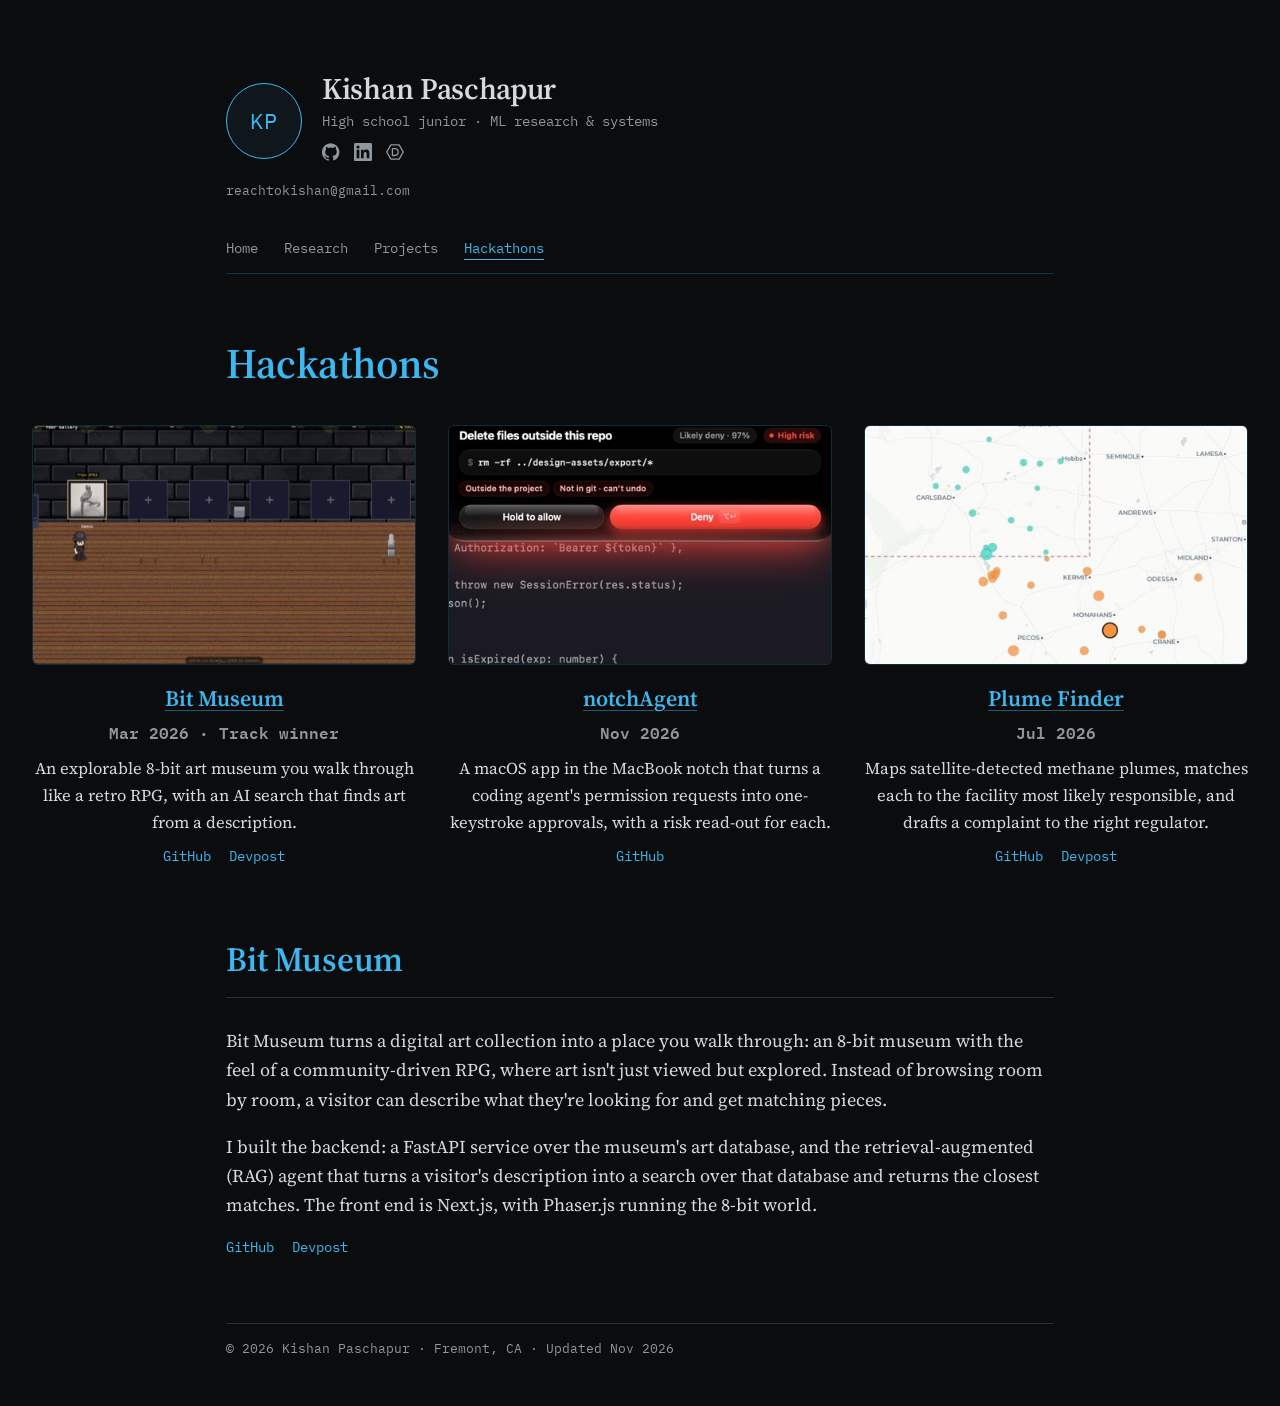
==== hackathons/index.html @ 773be161 "Projects: fuller technical write-ups, no skill tags; wider hackathon cards" ====
<!doctype html>
<html lang="en">
<head>
  <meta charset="utf-8">
  <meta name="viewport" content="width=device-width, initial-scale=1">
  <title>Hackathons · Kishan Paschapur</title>
  <meta name="description" content="Hackathon projects by Kishan Paschapur, including a track win at VikingHacks 2026.">
  <meta name="author" content="Kishan Paschapur">
  <link rel="canonical" href="https://kishan-no1.github.io/hackathons/">
  <meta property="og:type" content="website">
  <meta property="og:title" content="Hackathons · Kishan Paschapur">
  <meta property="og:description" content="Hackathon projects by Kishan Paschapur, including a track win at VikingHacks 2026.">
  <meta property="og:url" content="https://kishan-no1.github.io/hackathons/">
  <meta name="twitter:card" content="summary">
  <link rel="icon" href="/assets/favicon.svg?v=2" type="image/svg+xml">
  <link rel="preconnect" href="https://fonts.googleapis.com">
  <link rel="preconnect" href="https://fonts.gstatic.com" crossorigin>
  <link rel="stylesheet" href="https://fonts.googleapis.com/css2?family=IBM+Plex+Mono:wght@400;500&family=Source+Serif+4:ital,opsz,wght@0,8..60,400;0,8..60,600;1,8..60,400&display=swap">
  <link rel="stylesheet" href="/assets/style.css?v=6">
</head>
<body>
  <div class="wrap">
    <header class="site-header">
      <div class="avatar" aria-hidden="true">KP</div>
      <div>
        <p class="site-name"><a href="/">Kishan Paschapur</a></p>
        <p class="tagline">High school junior · ML research &amp; systems</p>
        <ul class="social">
          <li><a href="https://github.com/Kishan-No1" aria-label="GitHub"><svg viewBox="0 0 24 24" aria-hidden="true" fill="currentColor"><path d="M12 .3a12 12 0 0 0-3.8 23.4c.6.1.8-.3.8-.6v-2c-3.3.7-4-1.6-4-1.6-.6-1.4-1.4-1.8-1.4-1.8-1-.7.1-.7.1-.7 1.2.1 1.8 1.2 1.8 1.2 1 1.8 2.8 1.3 3.5 1 .1-.8.4-1.3.8-1.6-2.7-.3-5.5-1.3-5.5-5.9 0-1.3.5-2.4 1.2-3.2-.1-.3-.5-1.5.1-3.2 0 0 1-.3 3.3 1.2a11.5 11.5 0 0 1 6 0C17.3 4.7 18.3 5 18.3 5c.6 1.7.2 2.9.1 3.2.8.8 1.2 1.9 1.2 3.2 0 4.6-2.8 5.6-5.5 5.9.4.4.8 1.1.8 2.2v3.3c0 .3.2.7.8.6A12 12 0 0 0 12 .3"/></svg></a></li>
          <li><a href="https://www.linkedin.com/in/kishan-paschapur-aa259b3a6/" aria-label="LinkedIn"><svg viewBox="0 0 24 24" aria-hidden="true" fill="currentColor"><path d="M20.45 20.45h-3.56v-5.57c0-1.33-.02-3.04-1.85-3.04-1.85 0-2.14 1.45-2.14 2.94v5.67H9.35V9h3.41v1.56h.05c.48-.9 1.64-1.85 3.37-1.85 3.6 0 4.27 2.37 4.27 5.46v6.28zM5.34 7.43a2.06 2.06 0 1 1 0-4.13 2.06 2.06 0 0 1 0 4.13zM7.12 20.45H3.56V9h3.56v11.45zM22.22 0H1.77C.79 0 0 .77 0 1.73v20.54C0 23.23.79 24 1.77 24h20.45c.98 0 1.78-.77 1.78-1.73V1.73C24 .77 23.2 0 22.22 0z"/></svg></a></li>
          <li><a href="https://devpost.com/reachtokishan" aria-label="Devpost"><svg viewBox="0 0 24 24" aria-hidden="true" fill="none" stroke="currentColor" stroke-width="1.8" stroke-linejoin="round"><path d="M6.5 2.5h11L23 12l-5.5 9.5h-11L1 12z"/><path d="M8.6 7.4h3a4.6 4.6 0 0 1 0 9.2h-3z"/></svg></a></li>
        </ul>
      </div>
      <p class="email"><a href="mailto:reachtokishan@gmail.com">reachtokishan@gmail.com</a></p>
    </header>

    <nav class="site-nav" aria-label="Main">
      <a href="/">Home</a>
      <a href="/research/">Research</a>
      <a href="/projects/">Projects</a>
      <a href="/hackathons/" aria-current="page">Hackathons</a>
    </nav>

    <main>
<h1 class="page-title">Hackathons</h1>

      <section class="hack-grid">
        <article class="hack-card" id="h-bit-museum">
          <a class="hack-shot" href="/projects/#bit-museum"><img src="/assets/img/hack/bit-museum.jpg" width="480" height="300" alt="Screenshot of Bit Museum" loading="lazy"></a>
          <h3><a href="/projects/#bit-museum">Bit Museum</a></h3>
          <p class="hack-date">Mar 2026 · Track winner</p>
          <p class="hack-summary">An explorable 8-bit art museum you walk through like a retro RPG, with an AI search that finds art from a description.</p>
          <ul class="links"><li><a href="https://github.com/Kishan-No1/Digital-Art-Museum">GitHub</a></li><li><a href="https://devpost.com/software/bit-museum">Devpost</a></li></ul>
        </article>
        <article class="hack-card" id="h-notchagent">
          <a class="hack-shot" href="/projects/#notchagent"><img src="/assets/img/hack/notchagent.jpg" width="480" height="300" alt="Screenshot of notchAgent" loading="lazy"></a>
          <h3><a href="/projects/#notchagent">notchAgent</a></h3>
          <p class="hack-date">Nov 2026</p>
          <p class="hack-summary">A macOS app in the MacBook notch that turns a coding agent's permission requests into one-keystroke approvals, with a risk read-out for each.</p>
          <ul class="links"><li><a href="https://github.com/Kishan-No1/BV-Hacks">GitHub</a></li></ul>
        </article>
        <article class="hack-card" id="h-plume-finder">
          <a class="hack-shot" href="/projects/#plume-finder"><img src="/assets/img/hack/plume-finder.jpg" width="480" height="300" alt="Screenshot of Plume Finder" loading="lazy"></a>
          <h3><a href="/projects/#plume-finder">Plume Finder</a></h3>
          <p class="hack-date">Jul 2026</p>
          <p class="hack-summary">Maps satellite-detected methane plumes, matches each to the facility most likely responsible, and drafts a complaint to the right regulator.</p>
          <ul class="links"><li><a href="https://github.com/Kishan-No1/Plume-Finder">GitHub</a></li><li><a href="https://devpost.com/software/plume-finder">Devpost</a></li></ul>
        </article>
      </section>

      <section aria-labelledby="bit-museum">
        <h2 id="bit-museum">Bit Museum</h2>
        <p>Bit Museum turns a digital art collection into a place you walk through: an 8-bit museum with the feel of a community-driven RPG, where art isn't just viewed but explored. Instead of browsing room by room, a visitor can describe what they're looking for and get matching pieces.</p>
        <p>I built the backend: a FastAPI service over the museum's art database, and the retrieval-augmented (RAG) agent that turns a visitor's description into a search over that database and returns the closest matches. The front end is Next.js, with Phaser.js running the 8-bit world.</p>
        <ul class="links">
          <li><a href="https://github.com/Kishan-No1/Digital-Art-Museum">GitHub</a></li>
          <li><a href="https://devpost.com/software/bit-museum">Devpost</a></li>
        </ul>
      </section>
    </main>

    <footer class="site-footer">
      © 2026 Kishan Paschapur · Fremont, CA · Updated Nov 2026
    </footer>
  </div>
</body>
</html>
---- assets/style.css ----
/* Kishan Paschapur: shared styles */

:root {
  --bg: #0b0c0d;
  --text: #d6d9dc;
  --muted: #8f979e;
  --rule: rgba(62, 183, 240, 0.24);
  --heading: #3eb7f0;
  --accent: #3eb7f0;
  --accent-soft: rgba(62, 183, 240, 0.12);
  --callout: #0f171d;

  --serif: "Source Serif 4", Georgia, "Times New Roman", serif;
  --mono: "IBM Plex Mono", ui-monospace, "SF Mono", Menlo, monospace;

  color-scheme: dark;
}

*,
*::before,
*::after { box-sizing: border-box; }

html { -webkit-text-size-adjust: 100%; }

body {
  margin: 0;
  background: var(--bg);
  color: var(--text);
  font-family: var(--serif);
  font-size: 18px;
  line-height: 1.62;
  font-optical-sizing: auto;
}

.wrap {
  max-width: 860px;
  margin: 0 auto;
  padding: 72px 16px 48px;
}

a {
  color: var(--accent);
  text-decoration: none;
  text-underline-offset: 3px;
}
a:hover { text-decoration: underline; }
a:focus-visible {
  outline: 2px solid var(--accent);
  outline-offset: 2px;
  border-radius: 2px;
}

p { margin: 0 0 1em; }

/* ---------- header ---------- */

.site-header {
  display: grid;
  grid-template-columns: auto 1fr;
  align-items: center;
  gap: 10px 20px;
}

.email {
  grid-column: 1 / -1;
  margin: 0;
  font-family: var(--mono);
  font-size: 13px;
}
.email a { color: var(--muted); }
.email a:hover { color: var(--accent); }

.avatar {
  flex: none;
  width: 76px;
  height: 76px;
  border-radius: 50%;
  border: 1.5px solid var(--heading);
  background: var(--callout);
  display: grid;
  place-items: center;
  font-family: var(--mono);
  font-size: 22px;
  letter-spacing: 0.04em;
  color: var(--heading);
  overflow: hidden;
}
.avatar img { width: 100%; height: 100%; object-fit: cover; }

.site-name {
  margin: 0;
  font-size: 30px;
  font-weight: 600;
  line-height: 1.15;
  letter-spacing: -0.01em;
}
.site-name a { color: var(--text); }
.site-name a:hover { text-decoration: none; }

.tagline {
  margin: 4px 0 8px;
  font-family: var(--mono);
  font-size: 13.5px;
  color: var(--muted);
}

.social {
  display: flex;
  gap: 14px;
  margin: 0;
  padding: 0;
  list-style: none;
}
.social a {
  display: inline-flex;
  color: var(--muted);
}
.social a:hover { color: var(--accent); }
.social svg { width: 18px; height: 18px; }

/* ---------- nav ---------- */

.site-nav {
  display: flex;
  flex-wrap: wrap;
  gap: 6px 26px;
  margin: 36px 0 0;
  padding-bottom: 14px;
  border-bottom: 1px solid var(--rule);
  font-family: var(--mono);
  font-size: 14px;
}
.site-nav a { color: var(--muted); }
.site-nav a:hover { color: var(--text); text-decoration: none; }
.site-nav a[aria-current="page"] {
  color: var(--heading);
  text-decoration: underline;
  text-decoration-thickness: 1px;
  text-underline-offset: 6px;
}

/* ---------- sections ---------- */

main { padding-top: 8px; }

section { margin-top: 64px; }

h2 {
  margin: 0 0 28px;
  padding-bottom: 10px;
  border-bottom: 1px solid var(--rule);
  color: var(--heading);
  font-size: 34px;
  font-weight: 600;
  letter-spacing: -0.005em;
}

.page-title {
  margin: 56px 0 12px;
  color: var(--heading);
  font-size: 42px;
  font-weight: 600;
  line-height: 1.2;
  letter-spacing: -0.01em;
}
.page-intro { color: var(--muted); margin-bottom: 8px; }

/* ---------- entries ---------- */

.entry { margin: 0 0 44px; }
.entry:last-child { margin-bottom: 0; }

.entry h3 {
  margin: 0;
  font-size: 21px;
  font-weight: 600;
  line-height: 1.35;
}
.entry h3 a {
  color: var(--accent);
  text-decoration: underline;
  text-decoration-color: rgba(62, 183, 240, 0.45);
  text-decoration-thickness: 1px;
  text-underline-offset: 4px;
}
.entry h3 a:hover { text-decoration-color: var(--accent); }

.meta {
  margin: 6px 0 14px;
  font-family: var(--mono);
  font-size: 13px;
  line-height: 1.5;
  color: var(--muted);
}

.entry p { margin: 0 0 12px; }

.label { font-weight: 600; color: var(--heading); }

.callout {
  margin: 12px 0;
  padding: 10px 14px;
  border-left: 2px solid var(--accent);
  background: var(--callout);
  font-family: var(--mono);
  font-size: 14px;
}

.tags {
  display: flex;
  flex-wrap: wrap;
  gap: 6px 14px;
  margin: 10px 0 6px;
  padding: 0;
  list-style: none;
  font-family: var(--mono);
  font-size: 12.5px;
  color: var(--muted);
}

.links {
  display: flex;
  flex-wrap: wrap;
  gap: 4px 18px;
  margin: 6px 0 0;
  padding: 0;
  list-style: none;
  font-family: var(--mono);
  font-size: 13.5px;
}
.links .soon { color: var(--muted); }

.badge {
  display: inline-block;
  padding: 0 8px;
  border: 1px solid var(--accent);
  border-radius: 999px;
  background: var(--accent-soft);
  color: var(--accent);
  font-family: var(--mono);
  font-size: 12px;
  line-height: 1.6;
  white-space: nowrap;
  vertical-align: 2px;
}

/* ---------- entries with a thumbnail ---------- */

.with-thumb {
  display: grid;
  grid-template-columns: 120px 1fr;
  gap: 22px;
  align-items: start;
}
.thumb {
  display: block;
  margin-top: 4px;
  border: 1px solid var(--rule);
  border-radius: 3px;
  overflow: hidden;
  background: #fff;
  transition: border-color 0.15s ease;
}
.thumb:hover { border-color: var(--heading); }
.thumb img {
  display: block;
  width: 100%;
  height: auto;
}

/* ---------- lists ---------- */

.plain {
  margin: 0;
  padding: 0;
  list-style: none;
}
.plain li { margin: 0 0 16px; }

.news li {
  display: grid;
  grid-template-columns: 132px 1fr;
  gap: 16px;
}
.date {
  font-family: var(--mono);
  font-size: 16px;
  font-weight: 600;
  color: var(--muted);
  padding-top: 2px;
  white-space: nowrap;
}

.honors li .date { padding-left: 6px; }

.tools li {
  display: grid;
  grid-template-columns: 136px 1fr;
  gap: 14px;
}
.tools .date { padding-top: 2px; }
.tools span:last-child { font-family: var(--mono); font-size: 14px; }

/* ---------- hackathon table ---------- */

.record {
  width: 100%;
  border-collapse: collapse;
  font-size: 16px;
}
.record th,
.record td {
  padding: 10px 10px 10px 0;
  border-bottom: 1px solid var(--rule);
  text-align: left;
  vertical-align: top;
}
.record th {
  font-family: var(--mono);
  font-size: 12.5px;
  font-weight: 400;
  color: var(--muted);
}
.record td:first-child {
  font-family: var(--mono);
  font-size: 13px;
  color: var(--muted);
  white-space: nowrap;
}
.record .result { color: var(--muted); }

.figure { margin: 16px 0 6px; }
.figure img {
  display: block;
  width: 100%;
  height: auto;
  border: 1px solid var(--rule);
  border-radius: 4px;
}
.figure figcaption {
  margin-top: 6px;
  font-family: var(--mono);
  font-size: 12.5px;
  color: var(--muted);
}

/* ---------- hackathon cards ---------- */

.hack-grid {
  display: grid;
  grid-template-columns: repeat(3, 1fr);
  gap: 32px;
  margin-top: 36px;
  /* break out of the text column: use most of the window width */
  width: min(1400px, calc(100vw - 64px));
  position: relative;
  left: 50%;
  transform: translateX(-50%);
}
.hack-card { text-align: center; }
.hack-shot {
  display: block;
  border: 1px solid var(--rule);
  border-radius: 6px;
  overflow: hidden;
  background: #000;
  aspect-ratio: 16 / 10;
}
.hack-shot:hover { border-color: var(--heading); }
.hack-shot img { display: block; width: 100%; height: 100%; object-fit: cover; }
.hack-card h3 {
  margin: 16px 0 4px;
  font-size: 22px;
  font-weight: 600;
}
.hack-card h3 a {
  color: var(--accent);
  text-decoration: underline;
  text-decoration-color: rgba(62, 183, 240, 0.45);
  text-decoration-thickness: 1px;
  text-underline-offset: 4px;
}
.hack-date {
  margin: 0 0 10px;
  font-family: var(--mono);
  font-size: 16px;
  font-weight: 600;
  color: var(--muted);
}
.hack-summary { margin: 0 0 10px; font-size: 16.5px; }
.hack-card .links { justify-content: center; }

/* ---------- long-form write-up ---------- */

.prose h2 { margin-top: 52px; }
.prose p { margin-bottom: 1.05em; }

/* ---------- footer ---------- */

.site-footer {
  margin-top: 64px;
  padding-top: 14px;
  border-top: 1px solid var(--rule);
  font-family: var(--mono);
  font-size: 12.5px;
  color: var(--muted);
}

/* ---------- phones ---------- */

@media (max-width: 560px) {
  body { font-size: 17px; }
  .wrap { padding-top: 40px; }
  .site-header {
    grid-template-columns: 1fr;
    justify-items: start;
    gap: 14px;
  }
  .avatar { width: 64px; height: 64px; font-size: 19px; }
  .site-name { font-size: 27px; }
  .site-nav { gap: 6px 20px; margin-top: 28px; }
  .news li,
  .tools li {
    grid-template-columns: 1fr;
    gap: 0;
  }
  .with-thumb {
    grid-template-columns: 1fr;
    gap: 14px;
  }
  .thumb { width: 120px; }
  .hack-grid { grid-template-columns: 1fr; gap: 40px; width: calc(100vw - 32px); }
  .record thead { display: none; }
  .record,
  .record tbody,
  .record tr,
  .record td { display: block; width: 100%; }
  .record tr {
    padding: 10px 0;
    border-bottom: 1px solid var(--rule);
  }
  .record td { padding: 2px 0; border: 0; }
  .record td:nth-child(2),
  .record td:nth-child(3) { display: inline; width: auto; }
  .record td:nth-child(3)::before { content: " · "; color: var(--muted); }
  .record td.result { display: none; }
}
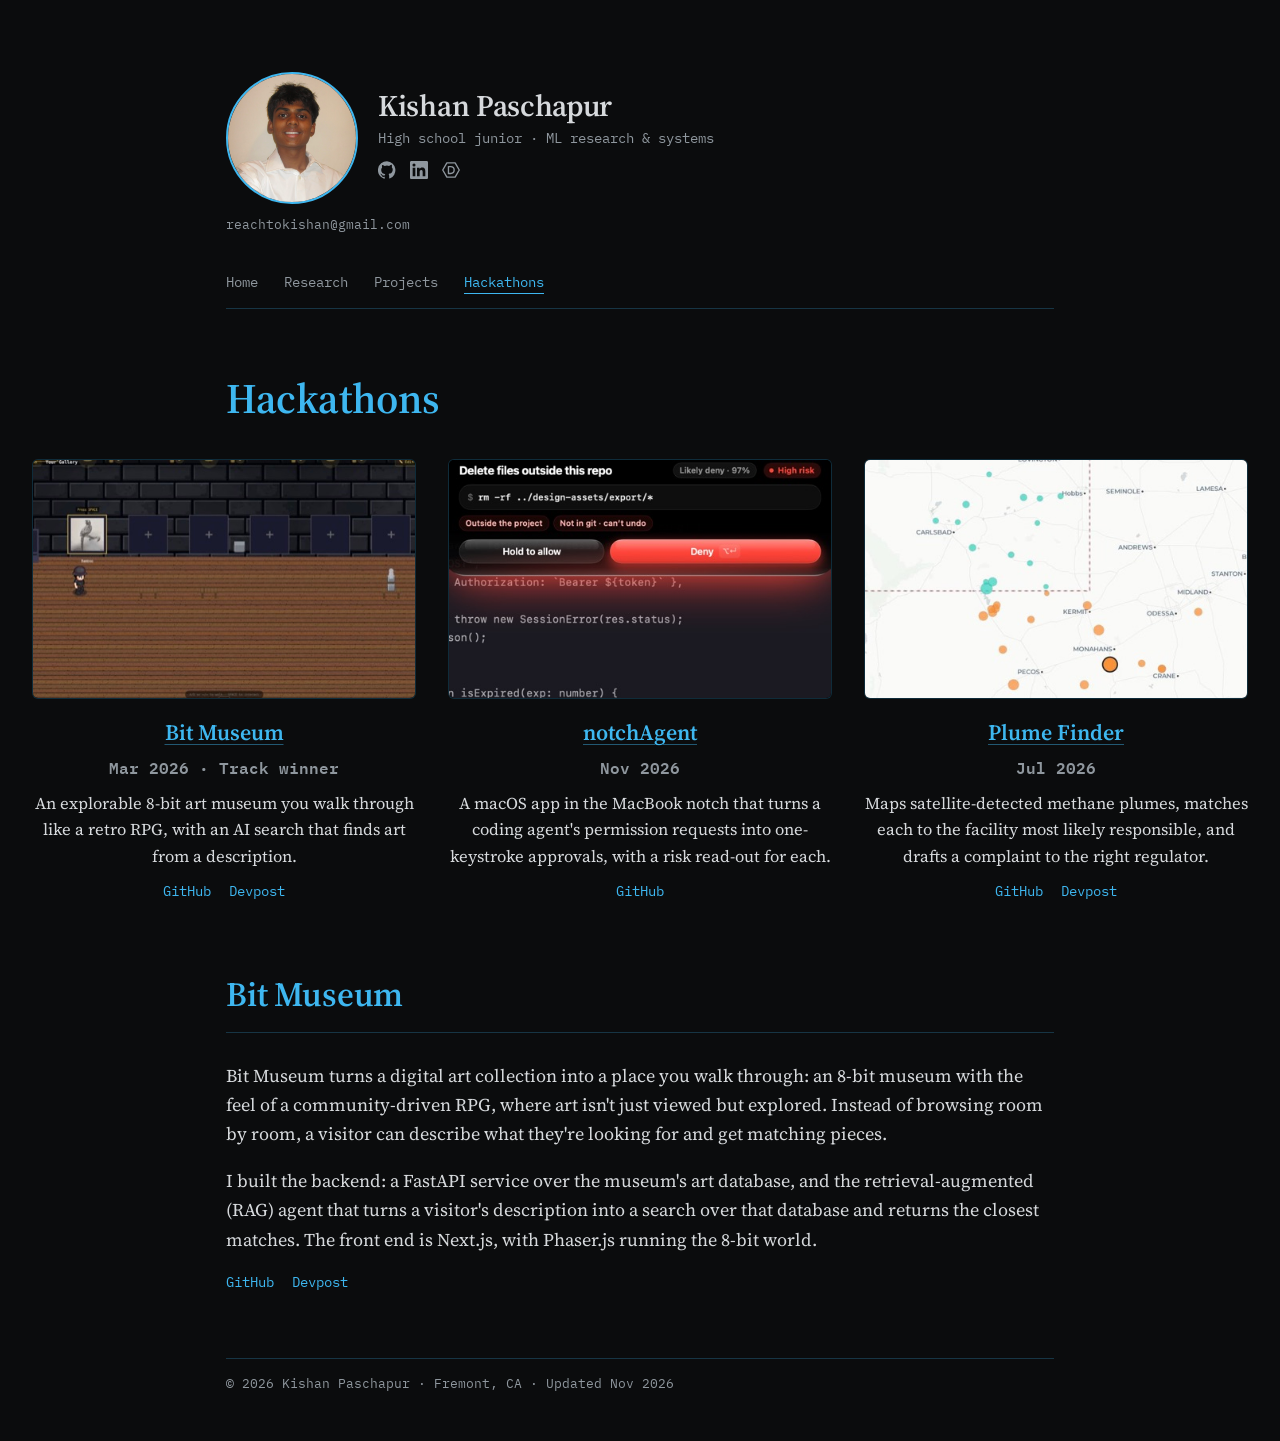
==== commit 3c0ac83d: "Add profile photo and enlarge it; use it as the link-preview image" ====
--- a/hackathons/index.html
+++ b/hackathons/index.html
@@ -11,17 +11,18 @@
   <meta property="og:title" content="Hackathons · Kishan Paschapur">
   <meta property="og:description" content="Hackathon projects by Kishan Paschapur, including a track win at VikingHacks 2026.">
   <meta property="og:url" content="https://kishan-no1.github.io/hackathons/">
+  <meta property="og:image" content="https://kishan-no1.github.io/assets/img/kishan.jpg">
   <meta name="twitter:card" content="summary">
   <link rel="icon" href="/assets/favicon.svg?v=2" type="image/svg+xml">
   <link rel="preconnect" href="https://fonts.googleapis.com">
   <link rel="preconnect" href="https://fonts.gstatic.com" crossorigin>
   <link rel="stylesheet" href="https://fonts.googleapis.com/css2?family=IBM+Plex+Mono:wght@400;500&family=Source+Serif+4:ital,opsz,wght@0,8..60,400;0,8..60,600;1,8..60,400&display=swap">
-  <link rel="stylesheet" href="/assets/style.css?v=6">
+  <link rel="stylesheet" href="/assets/style.css?v=8">
 </head>
 <body>
   <div class="wrap">
     <header class="site-header">
-      <div class="avatar" aria-hidden="true">KP</div>
+      <div class="avatar"><img src="/assets/img/kishan.jpg" width="480" height="480" alt="Kishan Paschapur"></div>
       <div>
         <p class="site-name"><a href="/">Kishan Paschapur</a></p>
         <p class="tagline">High school junior · ML research &amp; systems</p>
--- a/assets/style.css
+++ b/assets/style.css
@@ -72,17 +72,11 @@
 
 .avatar {
   flex: none;
-  width: 76px;
-  height: 76px;
+  width: 132px;
+  height: 132px;
   border-radius: 50%;
-  border: 1.5px solid var(--heading);
+  border: 2px solid var(--heading);
   background: var(--callout);
-  display: grid;
-  place-items: center;
-  font-family: var(--mono);
-  font-size: 22px;
-  letter-spacing: 0.04em;
-  color: var(--heading);
   overflow: hidden;
 }
 .avatar img { width: 100%; height: 100%; object-fit: cover; }
@@ -269,6 +263,16 @@
 }
 
 /* ---------- lists ---------- */
+
+.bullets {
+  margin: 4px 0 12px;
+  padding-left: 22px;
+}
+.bullets li {
+  margin: 0 0 8px;
+  padding-left: 4px;
+}
+.bullets li::marker { color: var(--heading); }
 
 .plain {
   margin: 0;
@@ -416,7 +420,7 @@
     justify-items: start;
     gap: 14px;
   }
-  .avatar { width: 64px; height: 64px; font-size: 19px; }
+  .avatar { width: 112px; height: 112px; }
   .site-name { font-size: 27px; }
   .site-nav { gap: 6px 20px; margin-top: 28px; }
   .news li,
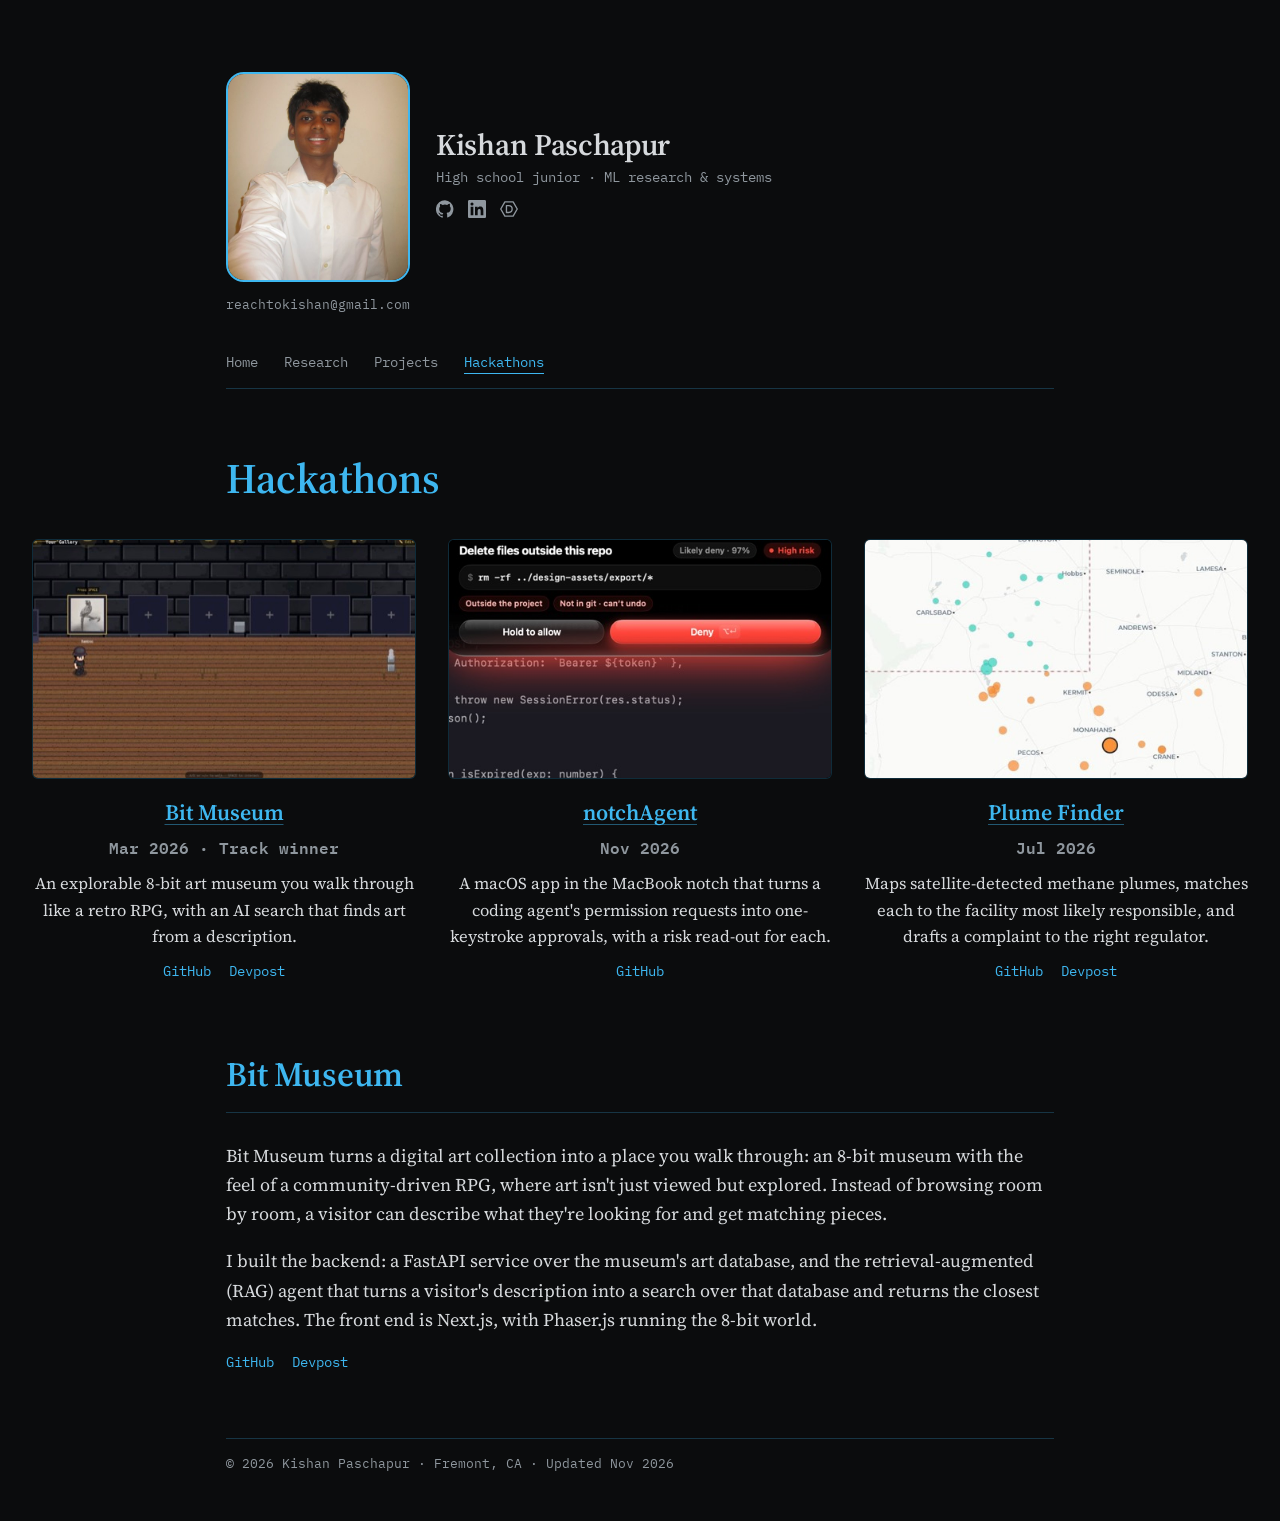
==== commit fa8e2acf: "Profile photo: uncropped original in a larger soft-corner frame" ====
--- a/hackathons/index.html
+++ b/hackathons/index.html
@@ -17,12 +17,12 @@
   <link rel="preconnect" href="https://fonts.googleapis.com">
   <link rel="preconnect" href="https://fonts.gstatic.com" crossorigin>
   <link rel="stylesheet" href="https://fonts.googleapis.com/css2?family=IBM+Plex+Mono:wght@400;500&family=Source+Serif+4:ital,opsz,wght@0,8..60,400;0,8..60,600;1,8..60,400&display=swap">
-  <link rel="stylesheet" href="/assets/style.css?v=8">
+  <link rel="stylesheet" href="/assets/style.css?v=9">
 </head>
 <body>
   <div class="wrap">
     <header class="site-header">
-      <div class="avatar"><img src="/assets/img/kishan.jpg" width="480" height="480" alt="Kishan Paschapur"></div>
+      <div class="avatar"><img src="/assets/img/kishan.jpg?v=2" width="480" height="549" alt="Kishan Paschapur"></div>
       <div>
         <p class="site-name"><a href="/">Kishan Paschapur</a></p>
         <p class="tagline">High school junior · ML research &amp; systems</p>
--- a/assets/style.css
+++ b/assets/style.css
@@ -58,7 +58,7 @@
   display: grid;
   grid-template-columns: auto 1fr;
   align-items: center;
-  gap: 10px 20px;
+  gap: 12px 26px;
 }
 
 .email {
@@ -72,14 +72,14 @@
 
 .avatar {
   flex: none;
-  width: 132px;
-  height: 132px;
-  border-radius: 50%;
+  width: 184px;
+  aspect-ratio: 7 / 8;
+  border-radius: 18px;
   border: 2px solid var(--heading);
   background: var(--callout);
   overflow: hidden;
 }
-.avatar img { width: 100%; height: 100%; object-fit: cover; }
+.avatar img { display: block; width: 100%; height: 100%; object-fit: cover; object-position: bottom; }
 
 .site-name {
   margin: 0;
@@ -420,7 +420,7 @@
     justify-items: start;
     gap: 14px;
   }
-  .avatar { width: 112px; height: 112px; }
+  .avatar { width: 150px; border-radius: 16px; }
   .site-name { font-size: 27px; }
   .site-nav { gap: 6px 20px; margin-top: 28px; }
   .news li,
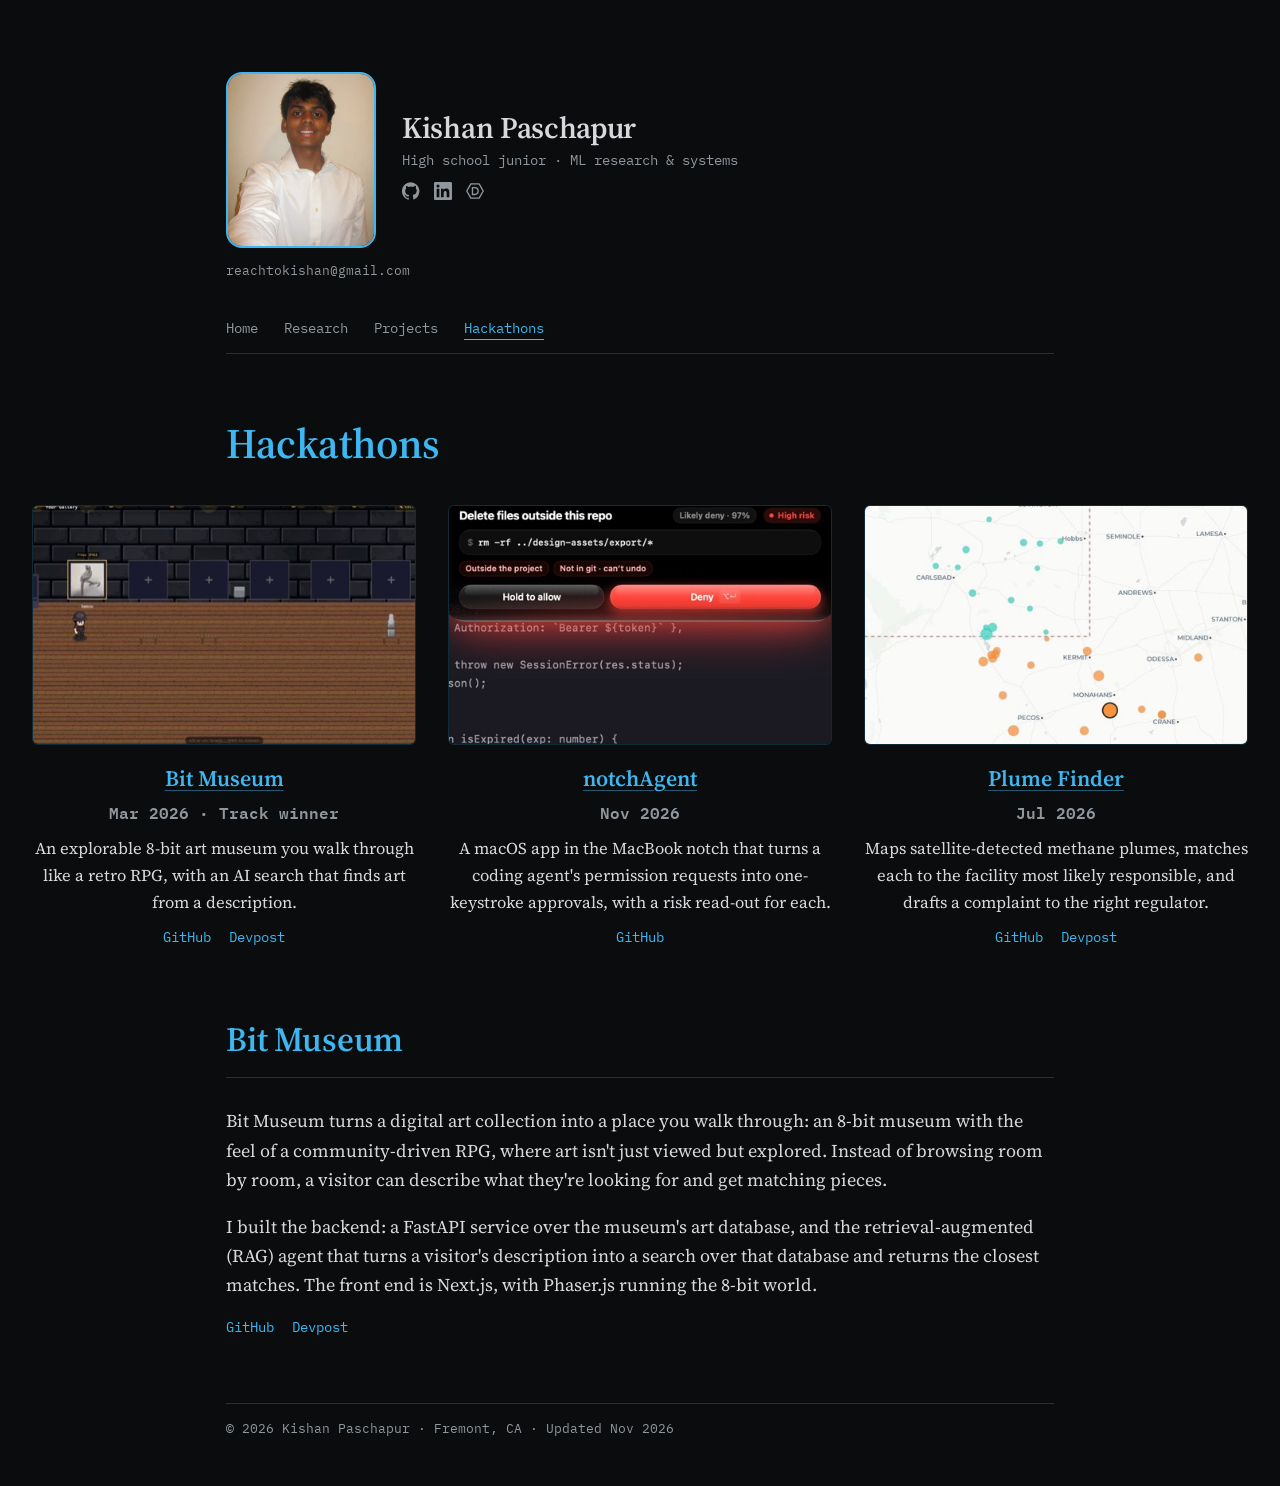
==== commit b7ce403c: "Profile photo: tighter crop, smaller frame" ====
--- a/hackathons/index.html
+++ b/hackathons/index.html
@@ -17,12 +17,12 @@
   <link rel="preconnect" href="https://fonts.googleapis.com">
   <link rel="preconnect" href="https://fonts.gstatic.com" crossorigin>
   <link rel="stylesheet" href="https://fonts.googleapis.com/css2?family=IBM+Plex+Mono:wght@400;500&family=Source+Serif+4:ital,opsz,wght@0,8..60,400;0,8..60,600;1,8..60,400&display=swap">
-  <link rel="stylesheet" href="/assets/style.css?v=9">
+  <link rel="stylesheet" href="/assets/style.css?v=10">
 </head>
 <body>
   <div class="wrap">
     <header class="site-header">
-      <div class="avatar"><img src="/assets/img/kishan.jpg?v=2" width="480" height="549" alt="Kishan Paschapur"></div>
+      <div class="avatar"><img src="/assets/img/kishan.jpg?v=3" width="420" height="492" alt="Kishan Paschapur"></div>
       <div>
         <p class="site-name"><a href="/">Kishan Paschapur</a></p>
         <p class="tagline">High school junior · ML research &amp; systems</p>
--- a/assets/style.css
+++ b/assets/style.css
@@ -72,9 +72,9 @@
 
 .avatar {
   flex: none;
-  width: 184px;
-  aspect-ratio: 7 / 8;
-  border-radius: 18px;
+  width: 150px;
+  aspect-ratio: 420 / 492;
+  border-radius: 16px;
   border: 2px solid var(--heading);
   background: var(--callout);
   overflow: hidden;
@@ -420,7 +420,7 @@
     justify-items: start;
     gap: 14px;
   }
-  .avatar { width: 150px; border-radius: 16px; }
+  .avatar { width: 128px; border-radius: 14px; }
   .site-name { font-size: 27px; }
   .site-nav { gap: 6px 20px; margin-top: 28px; }
   .news li,
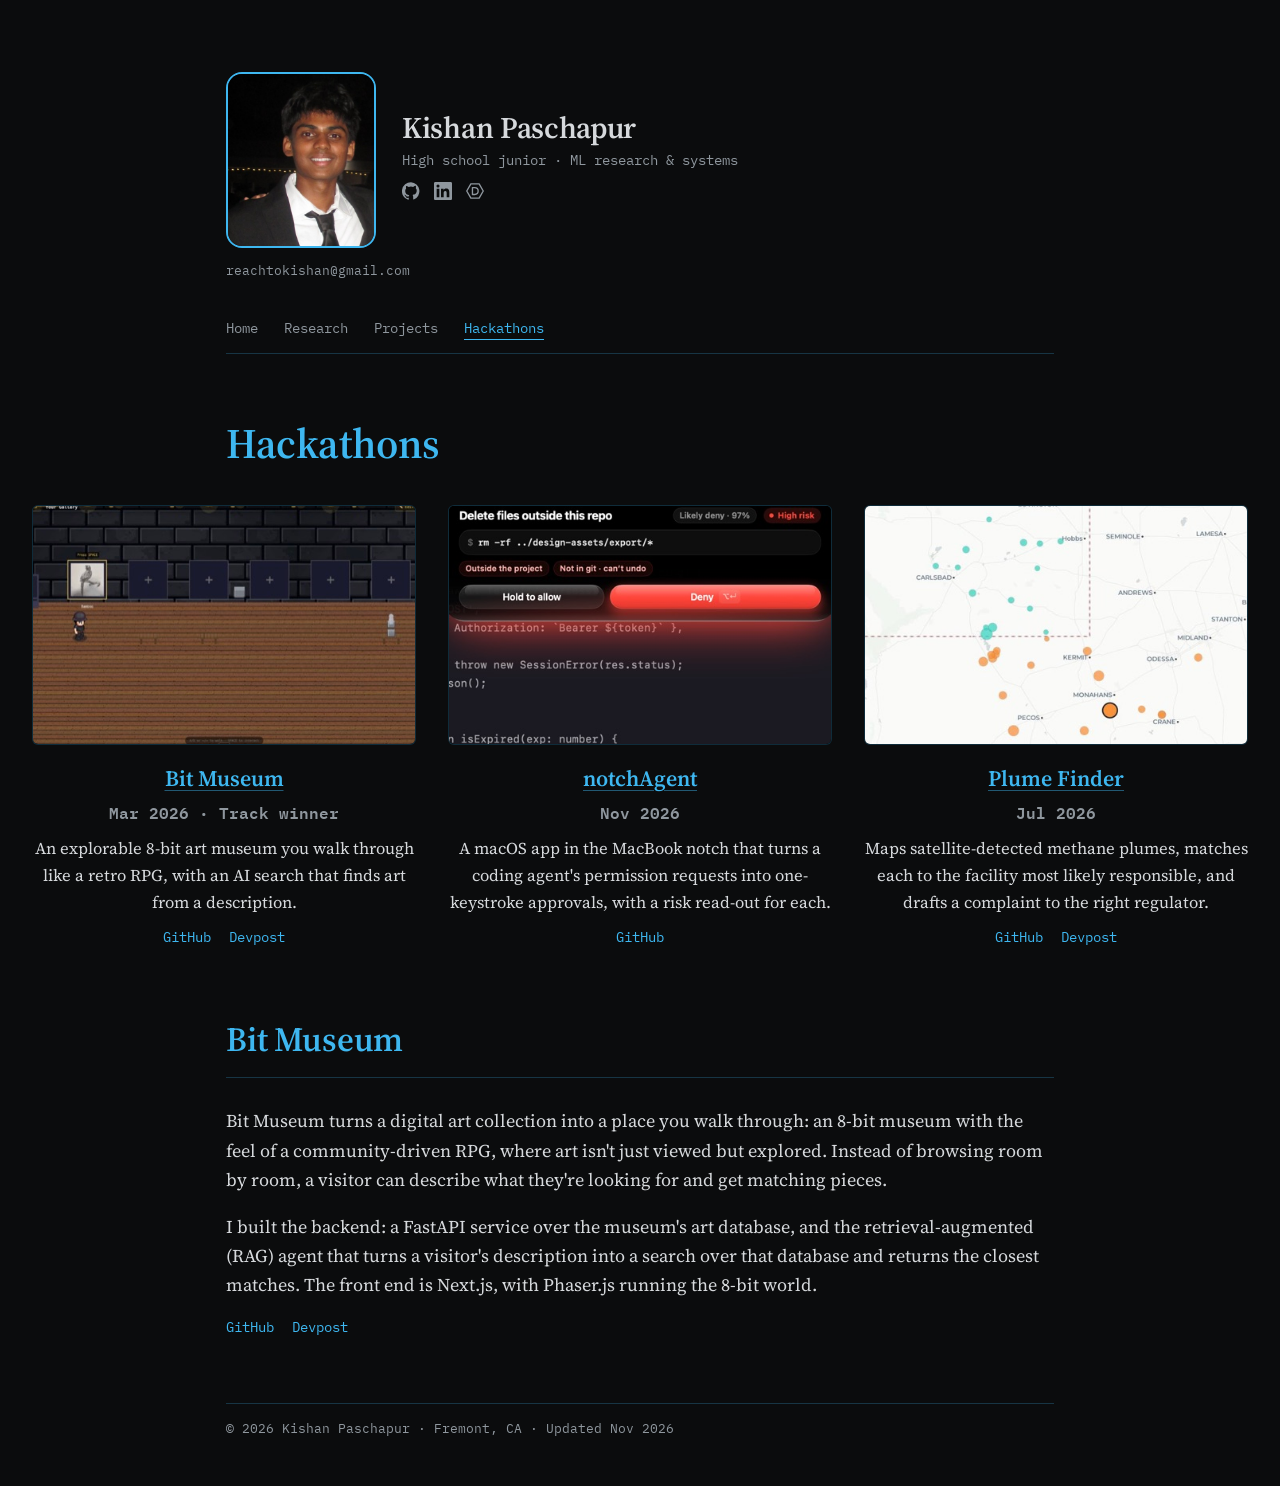
==== commit f95ecd56: "Profile photo: suit photo" ====
--- a/hackathons/index.html
+++ b/hackathons/index.html
@@ -22,7 +22,7 @@
 <body>
   <div class="wrap">
     <header class="site-header">
-      <div class="avatar"><img src="/assets/img/kishan.jpg?v=3" width="420" height="492" alt="Kishan Paschapur"></div>
+      <div class="avatar"><img src="/assets/img/kishan.jpg?v=4" width="420" height="492" alt="Kishan Paschapur"></div>
       <div>
         <p class="site-name"><a href="/">Kishan Paschapur</a></p>
         <p class="tagline">High school junior · ML research &amp; systems</p>
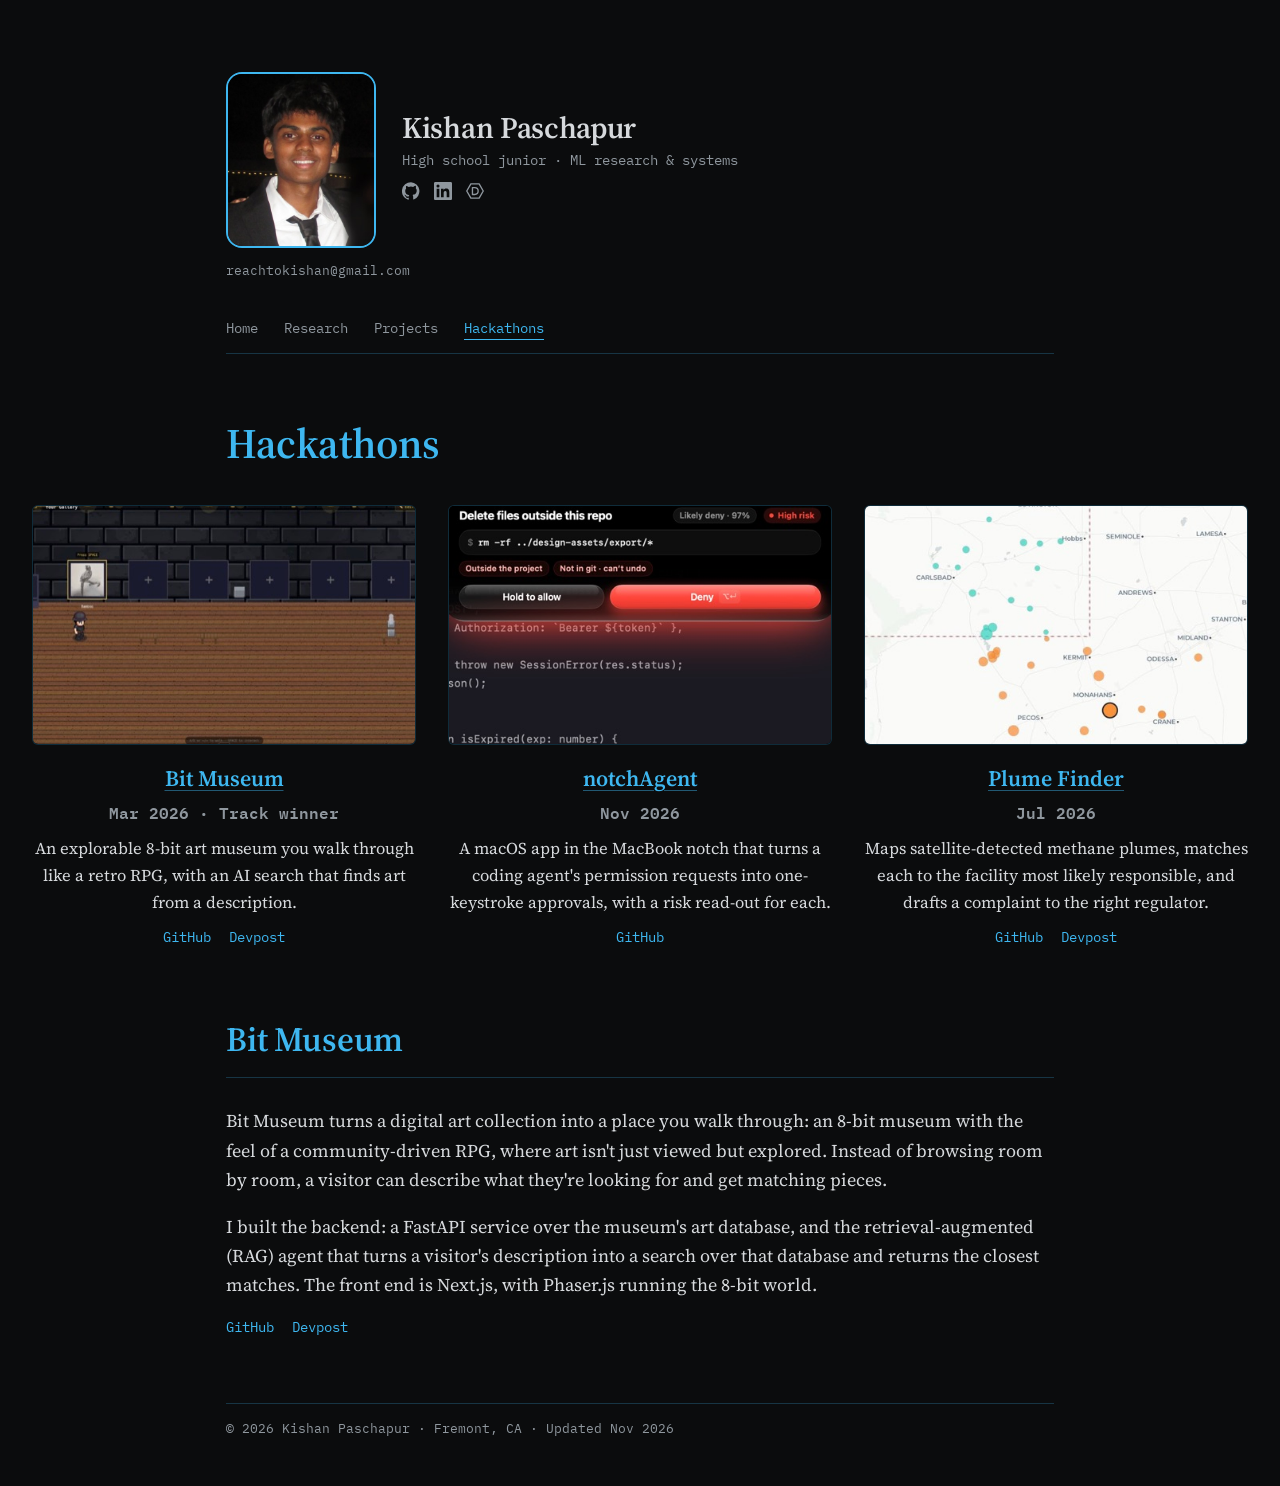
==== commit c3333f3a: "Profile photo: center face" ====
--- a/hackathons/index.html
+++ b/hackathons/index.html
@@ -22,7 +22,7 @@
 <body>
   <div class="wrap">
     <header class="site-header">
-      <div class="avatar"><img src="/assets/img/kishan.jpg?v=4" width="420" height="492" alt="Kishan Paschapur"></div>
+      <div class="avatar"><img src="/assets/img/kishan.jpg?v=5" width="420" height="492" alt="Kishan Paschapur"></div>
       <div>
         <p class="site-name"><a href="/">Kishan Paschapur</a></p>
         <p class="tagline">High school junior · ML research &amp; systems</p>
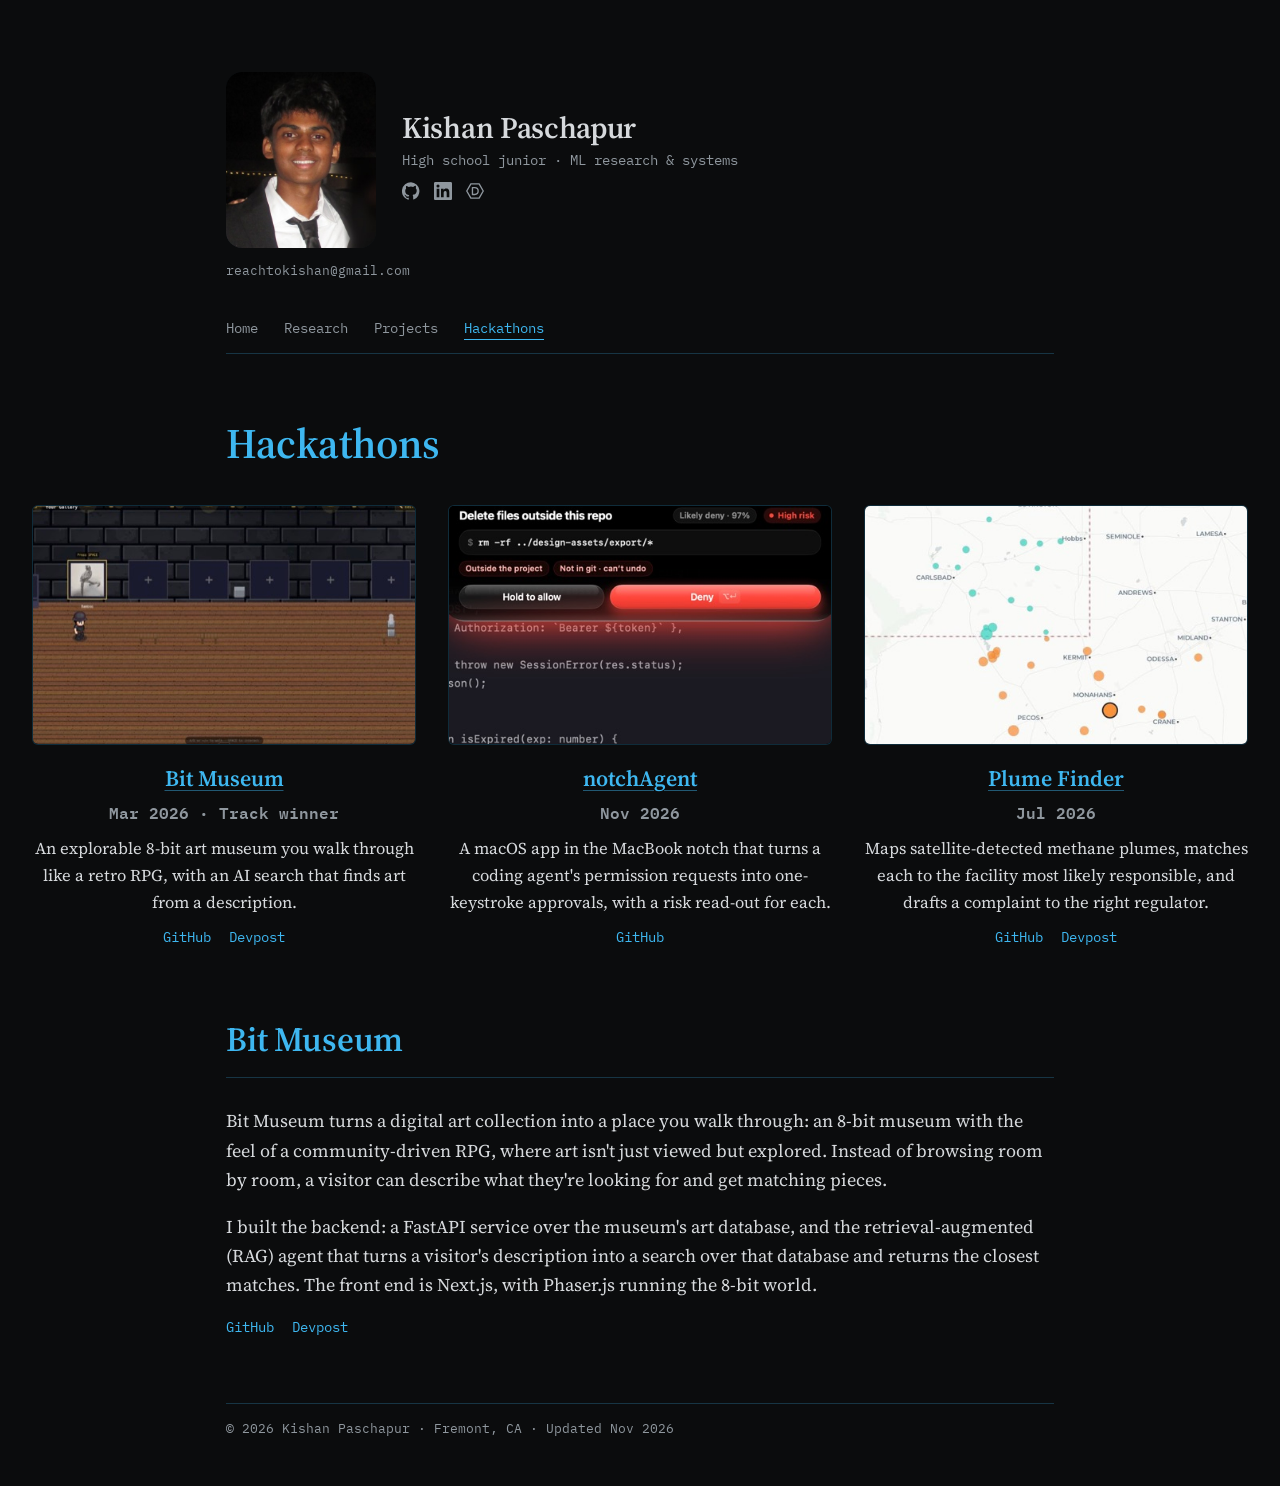
==== commit 79fe4433: "Describe Georgia Tech research as with a postdoc; remove avatar border" ====
--- a/hackathons/index.html
+++ b/hackathons/index.html
@@ -17,7 +17,7 @@
   <link rel="preconnect" href="https://fonts.googleapis.com">
   <link rel="preconnect" href="https://fonts.gstatic.com" crossorigin>
   <link rel="stylesheet" href="https://fonts.googleapis.com/css2?family=IBM+Plex+Mono:wght@400;500&family=Source+Serif+4:ital,opsz,wght@0,8..60,400;0,8..60,600;1,8..60,400&display=swap">
-  <link rel="stylesheet" href="/assets/style.css?v=10">
+  <link rel="stylesheet" href="/assets/style.css?v=11">
 </head>
 <body>
   <div class="wrap">
--- a/assets/style.css
+++ b/assets/style.css
@@ -75,7 +75,6 @@
   width: 150px;
   aspect-ratio: 420 / 492;
   border-radius: 16px;
-  border: 2px solid var(--heading);
   background: var(--callout);
   overflow: hidden;
 }
